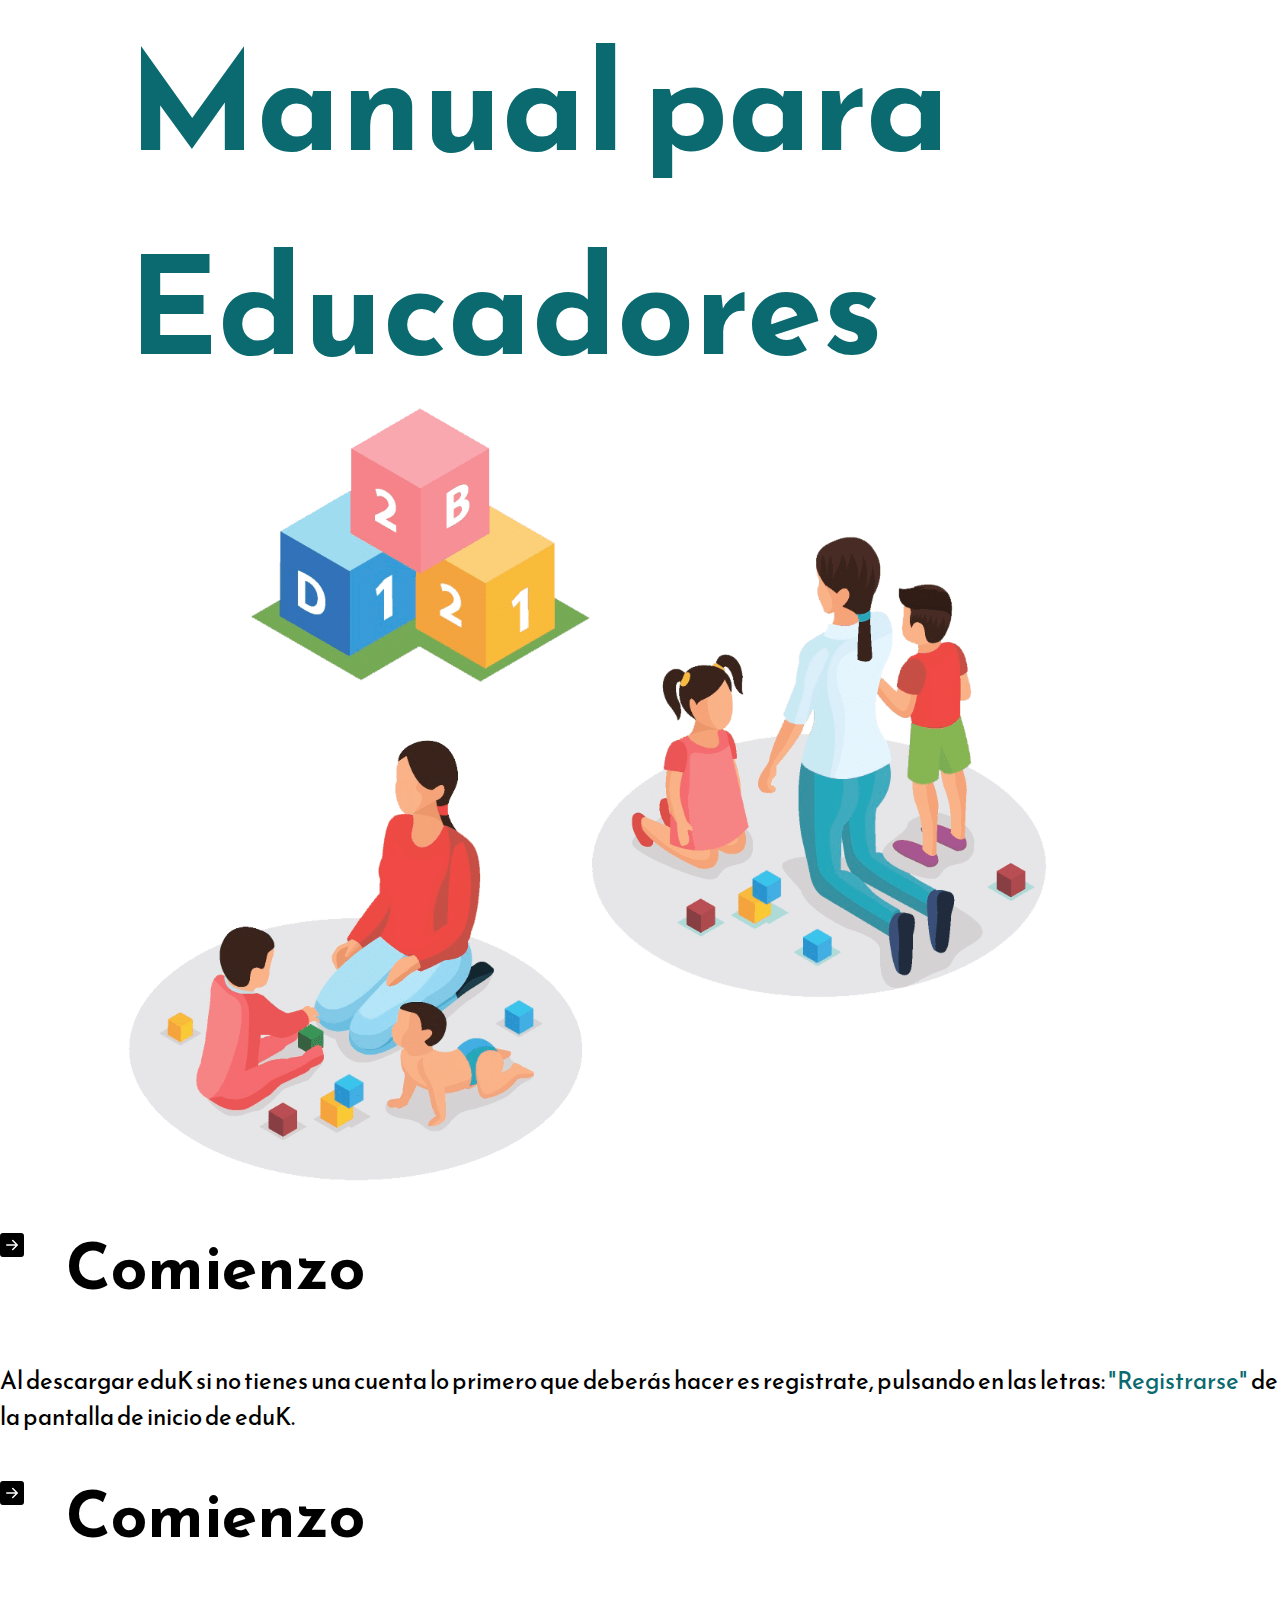
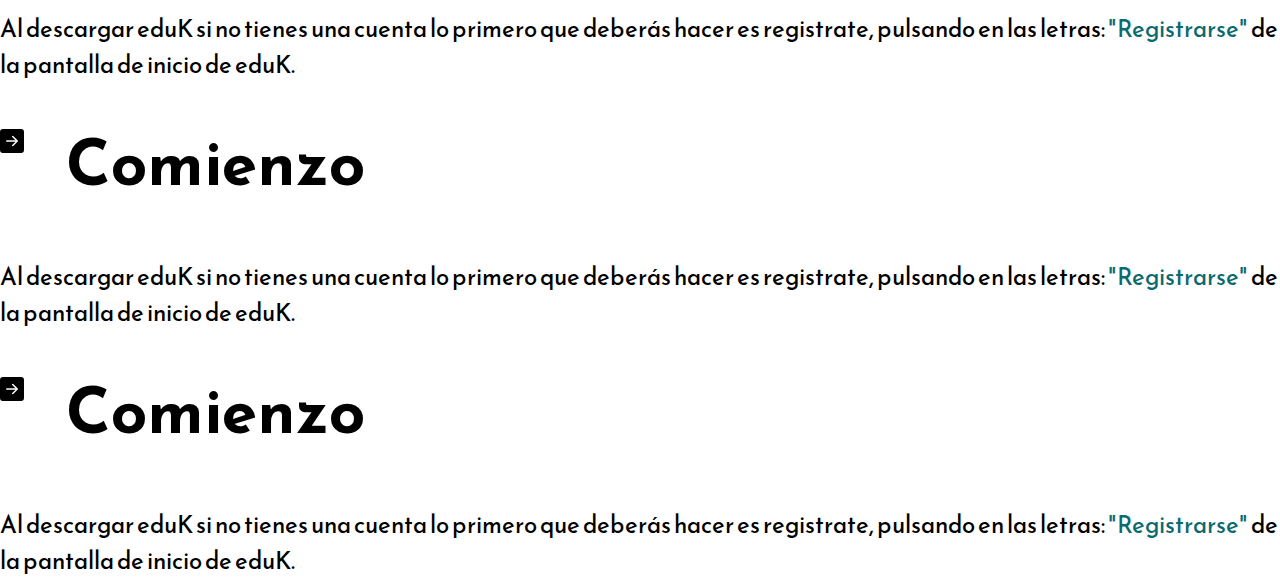
==== educator-manual.html @ 7c25496d "Manuals" ====
<!DOCTYPE html>
<html lang="es">
<head>
    <meta charset="UTF-8">
    <meta http-equiv="X-UA-Compatible" content="IE=edge">
    <meta name="viewport" content="width=device-width, initial-scale=1.0">

    <link rel="stylesheet" href="./css/style.css">
    <link rel="stylesheet" href="./css/manual.css">

    <link rel="preconnect" href="https://fonts.googleapis.com">
    <link rel="preconnect" href="https://fonts.gstatic.com" crossorigin>
    <link href="https://fonts.googleapis.com/css2?family=Reem+Kufi&display=swap" rel="stylesheet">

    <link href="https://cdn.jsdelivr.net/npm/bootstrap@5.1.3/dist/css/bootstrap.min.css" rel="stylesheet" integrity="sha384-1BmE4kWBq78iYhFldvKuhfTAU6auU8tT94WrHftjDbrCEXSU1oBoqyl2QvZ6jIW3" crossorigin="anonymous">


    <title>eduK</title>
</head>
<body>

    <div class="container-fluid section mt-5">
        <div class="row align-items-center">
            <div class="col-12 col-md-6">
                <h2 class="mb-5 section-title primary-color"><b>Manual para Educadores</b></h2>
            </div>
            <div class="col-12 col-md-6 text-center">
                <img class="section-image mx-auto" style="max-width: 90%;" src="./img/educator.png">
            </div>
        </div>
    </div>

    <div class="container manual-section" id="parent-manual">

        <svg xmlns="http://www.w3.org/2000/svg" width="24" height="24" fill="currentColor" class="bi bi-arrow-right-square-fill" viewBox="0 0 16 16">
            <path d="M0 14a2 2 0 0 0 2 2h12a2 2 0 0 0 2-2V2a2 2 0 0 0-2-2H2a2 2 0 0 0-2 2v12zm4.5-6.5h5.793L8.146 5.354a.5.5 0 1 1 .708-.708l3 3a.5.5 0 0 1 0 .708l-3 3a.5.5 0 0 1-.708-.708L10.293 8.5H4.5a.5.5 0 0 1 0-1z"/>
          </svg>
        <h2>Comienzo</h2>
        <p>Al descargar eduK si no tienes una cuenta lo primero que deberás hacer es registrate, pulsando en las letras:  
            <span class="primary-color"> "Registrarse"</span> de la pantalla de inicio de eduK.
        </p>


        <svg xmlns="http://www.w3.org/2000/svg" width="24" height="24" fill="currentColor" class="bi bi-arrow-right-square-fill" viewBox="0 0 16 16">
            <path d="M0 14a2 2 0 0 0 2 2h12a2 2 0 0 0 2-2V2a2 2 0 0 0-2-2H2a2 2 0 0 0-2 2v12zm4.5-6.5h5.793L8.146 5.354a.5.5 0 1 1 .708-.708l3 3a.5.5 0 0 1 0 .708l-3 3a.5.5 0 0 1-.708-.708L10.293 8.5H4.5a.5.5 0 0 1 0-1z"/>
          </svg>
        <h2>Comienzo</h2>
        <p>Al descargar eduK si no tienes una cuenta lo primero que deberás hacer es registrate, pulsando en las letras:  
            <span class="primary-color"> "Registrarse"</span> de la pantalla de inicio de eduK.
        </p>



        <svg xmlns="http://www.w3.org/2000/svg" width="24" height="24" fill="currentColor" class="bi bi-arrow-right-square-fill" viewBox="0 0 16 16">
            <path d="M0 14a2 2 0 0 0 2 2h12a2 2 0 0 0 2-2V2a2 2 0 0 0-2-2H2a2 2 0 0 0-2 2v12zm4.5-6.5h5.793L8.146 5.354a.5.5 0 1 1 .708-.708l3 3a.5.5 0 0 1 0 .708l-3 3a.5.5 0 0 1-.708-.708L10.293 8.5H4.5a.5.5 0 0 1 0-1z"/>
          </svg>
        <h2>Comienzo</h2>
        <p>Al descargar eduK si no tienes una cuenta lo primero que deberás hacer es registrate, pulsando en las letras:  
            <span class="primary-color"> "Registrarse"</span> de la pantalla de inicio de eduK.
        </p>



        <svg xmlns="http://www.w3.org/2000/svg" width="24" height="24" fill="currentColor" class="bi bi-arrow-right-square-fill" viewBox="0 0 16 16">
            <path d="M0 14a2 2 0 0 0 2 2h12a2 2 0 0 0 2-2V2a2 2 0 0 0-2-2H2a2 2 0 0 0-2 2v12zm4.5-6.5h5.793L8.146 5.354a.5.5 0 1 1 .708-.708l3 3a.5.5 0 0 1 0 .708l-3 3a.5.5 0 0 1-.708-.708L10.293 8.5H4.5a.5.5 0 0 1 0-1z"/>
          </svg>
        <h2>Comienzo</h2>
        <p>Al descargar eduK si no tienes una cuenta lo primero que deberás hacer es registrate, pulsando en las letras:  
            <span class="primary-color"> "Registrarse"</span> de la pantalla de inicio de eduK.
        </p>


    </div>








</body>
</html>
---- css/style.css ----
html{
    scroll-behavior: smooth;
}
*{
    margin: 0;
    padding: 0;
    box-sizing: border-box;
    font-family: 'Reem Kufi', sans-serif;
}
body a,body a:hover{
    text-decoration: none;
    color: inherit;
}

h2,h3{
    font-size: 250%;
}
.background-primary-gradient{
    background-image: linear-gradient(135deg, #79db94 0, #67d296 10%, #54c897 20%, #42bc96 30%, #31ae92 40%, #219e8c 50%, #158e84 60%, #0c807d 70%, #0a7476 80%, #0b6a6f 90%, #0f616a 100%);
}
.background-primary{
    background-color: #0b6a6f;
}
.primary-color{
    color: #0b6a6f;
}
.secondary-color{
    color: #ff4f5a;
}
.white{
    color: #fff !important;
}
/** TEXT **/
.text{
    font-size: 20px;
    line-height: 2.4;
    letter-spacing: 1px;
}
.text-right{
    text-align: right;
}
.text-right-responsive{
    text-align: right;
}
.text-justify{
    text-align: justify;
}
@media (max-width: 1024px){
    .text-right-responsive{
        text-align: justify;
    }
}
/*************************************/
/**PRIMARY BUTTON**/
.primary-button{
    display: inline-flex;
    align-items: center;
    justify-content: center;
    border: 2px solid #000;
    border-radius: 5px;
    color: #000;
    background: #fff;
    font-size: 25px;
    padding: 12px 55px;
    transition: .3s ease-in-out all;
    position: relative;
    overflow: hidden;
    word-spacing: 10px;
}
.primary-button:hover{
    border: 2px solid #0b6a6f;
    color: #fff;
}
.primary-button::after {
	content: "";
	width: 120%;
	position: absolute;
	z-index: 1;
	top: 0;
	left: calc(-200% - 0px);
	border-bottom: 100px solid #0b6a6f;
	border-right: 30px solid transparent;
	transition: .4s ease-in-out all;
}

.primary-button:hover::after {
	left: 0;
}
.primary-button span{
    position: relative;
	z-index: 2;
	transition: .3s ease all;
    font-size: 21px;
}
.primary-button-2{
    border: none;
    border-radius: 5px;
    color: #fff;
    background: #0b6a6f;
    font-size: 25px;
    padding: 5% 15%;
    transition: .3s ease-in-out all;
    word-spacing: 10px;
}
.primary-button-2:hover{
    transform: translateY(-10px);
}
@media (max-width: 1024px){
    .primary-button-container{
        text-align: center !important;
    }
}
/*********************************/
/** SECTION **/
.first-section{
    margin-top: 100px;
}
.section-title{
    font-size: 136px;
}
.section-title-small{
    color:#0b6a6f;
    font-size: 56px;
}
span.section-title-decoration-center{
    display: block;
    height: 6px;
    width: 50%;
    margin-left: auto;
    margin-right: auto;
    background-color: #ffde7d;
}
div.section{
    padding-left: 10%;
    padding-right: 10%;
}
@media (max-width: 1024px){
    .first-section{
        margin-top: 20px;
    }
    .section-title{
        font-size: 45px;
    }
    .section-image{
        margin-top: 40px;
    }
}

/**********************/
/** SLIDER **/
.slider{
    padding: 80px 0px 0px 0px;
    height: 91.5vh;
}
#slider-image{
    width: 65%;
 }
.main-title{
    font-size: 800%;
    letter-spacing: 55px;
}
.sub-title{
    color: #fff;
    font-size: 250%;
    letter-spacing: 8px;
}
#main-slider{
    padding: 2% 0 0 0;
}
@media (max-width:1024px){
    .slider{
        height: 100vh;
    }
    .main-title{
        font-size: 500%;
        letter-spacing: 40px;
        padding-left: 25px;
    }
    .sub-title{
        margin-top: 40px;
    }
    #slider-image{
        width: 100%;
     }
     #main-slider{
        padding: 15% 0 0 0;
    }
}
/************************/

/** TOP MENU **/
#top-menu{
    z-index: 999;
    position: sticky;
    top: 0; 
    background: #fff;
    box-shadow: 0px 0px 25px black;
    overflow: hidden;
}
#top-menu div.row{
    align-items: center;
}
#top-menu #menu-indicator{
    position: absolute;
    bottom: 0;
    width: 0px;
    height: 7px;
    background: #0b6a6f;
    transition: .3s ease-out all;
    /*transform: translate(-500px);*/
}
#top-menu button{
    border: none;
    border-bottom: 3px solid #fff;
    font-size: 25px;
    transition: .3s ease all;
}
#top-menu button:hover{
    transform: translateY(-8px)
}
#top-menu button a{
    text-decoration: none;
    color: #000;
    background-color: #fff;
}
#top-menu button a:hover{
    color: #0b6a6f;
}
@media (max-width:1024px){
    #top-menu{
        position: relative;
    }
    #top-menu button{
        font-size: 17px;  
    }
}

/************************/
/** IMG SLIDER **/
.img-slider-container{
    position: relative;
    overflow: hidden;
}
.img-slider{
    display: flex;
    
    width: 300%;
}
.img-slider-section img{
    width: 100%;
    display: block;
    height: 100%;
}
.img-slider-button-left{
    position: absolute;
    top: 50%;
    left: 3%;
    cursor: pointer;
}
.img-slider-button-right{
    position: absolute;
    top: 50%;
    right: 3%;
    cursor: pointer;
}
.img-slider-container svg{
    width: 55px;
    height: 55px;
    color: #000;
}

@media (max-width: 1024px){
    .img-slider-container svg{
        width: 25px;
        height: 25px;
    }
}
/************************/
/**CARD VIEW**/
.card-view{
    background-color: #fff;
    border-radius: 15px;
    box-shadow: 0px 4px 17px -3px #000;
}
.card-view-img{
    width: 100%;
    border-top-left-radius: 15px;
    border-top-right-radius: 15px;
}
.card-view-title{
    font-size: 30px;
    font-weight: bold;
}
.card-view-text{
    transition: 1s ease all;
    opacity: 0;
    height: 0;
}
/**********************/
/**RESPONSIVE IMAGES**/


#home-icon-1{
    max-width: 30%;
}
#home-icon-2{
    max-width: 30%;
}
#home-icon-3{
    max-width: 26%;
}
/*
#more-section{
    background-image: url(../img/bg-decoration.png);
    background-position: center center;
    background-repeat: no-repeat;
    background-size: 95%;
}
*/
#contact-image{
    max-width: 100%;
}
@media (max-width:1024px){
    #home-icon-1,#home-icon-2,#home-icon-3{
        max-width: 40%;
    }
    #more-section{
        background-image: none;
    }
}

/***********************/
/**ARROW BUTTON**/
#arrow-container{
    position: relative;
}
#arrow-img{
    transform: rotate(90deg);
    max-width: 7%;
    margin-top: -12%;
    margin-bottom: -10%;
}
#arrow-box{
    transition: 1.2s ease all;
    width: 100%;
    height: 200PX;
    display: block;
    background: #fff;
    position: absolute;
    left: 0;
    top: -30%;
    transform: translateX(0%);
}
@media (max-width: 1024px){
    #arrow-img{
        max-width: 21%;
    }
    #arrow-box{
        height: 100PX;
        top: 20%;
    }
}
/***********************/
---- css/manual.css ----
/******Manual Section  *********/

.manual-section h2{
    font-size: 4rem;
    display: inline-block;
    margin-left: 2.5rem;
    margin-bottom: 3rem;
    margin-top: 2rem;
}
.manual-section svg{
    margin-bottom: 2rem;
}
.manual-section p{
    font-size: 1.5rem;
}


/************
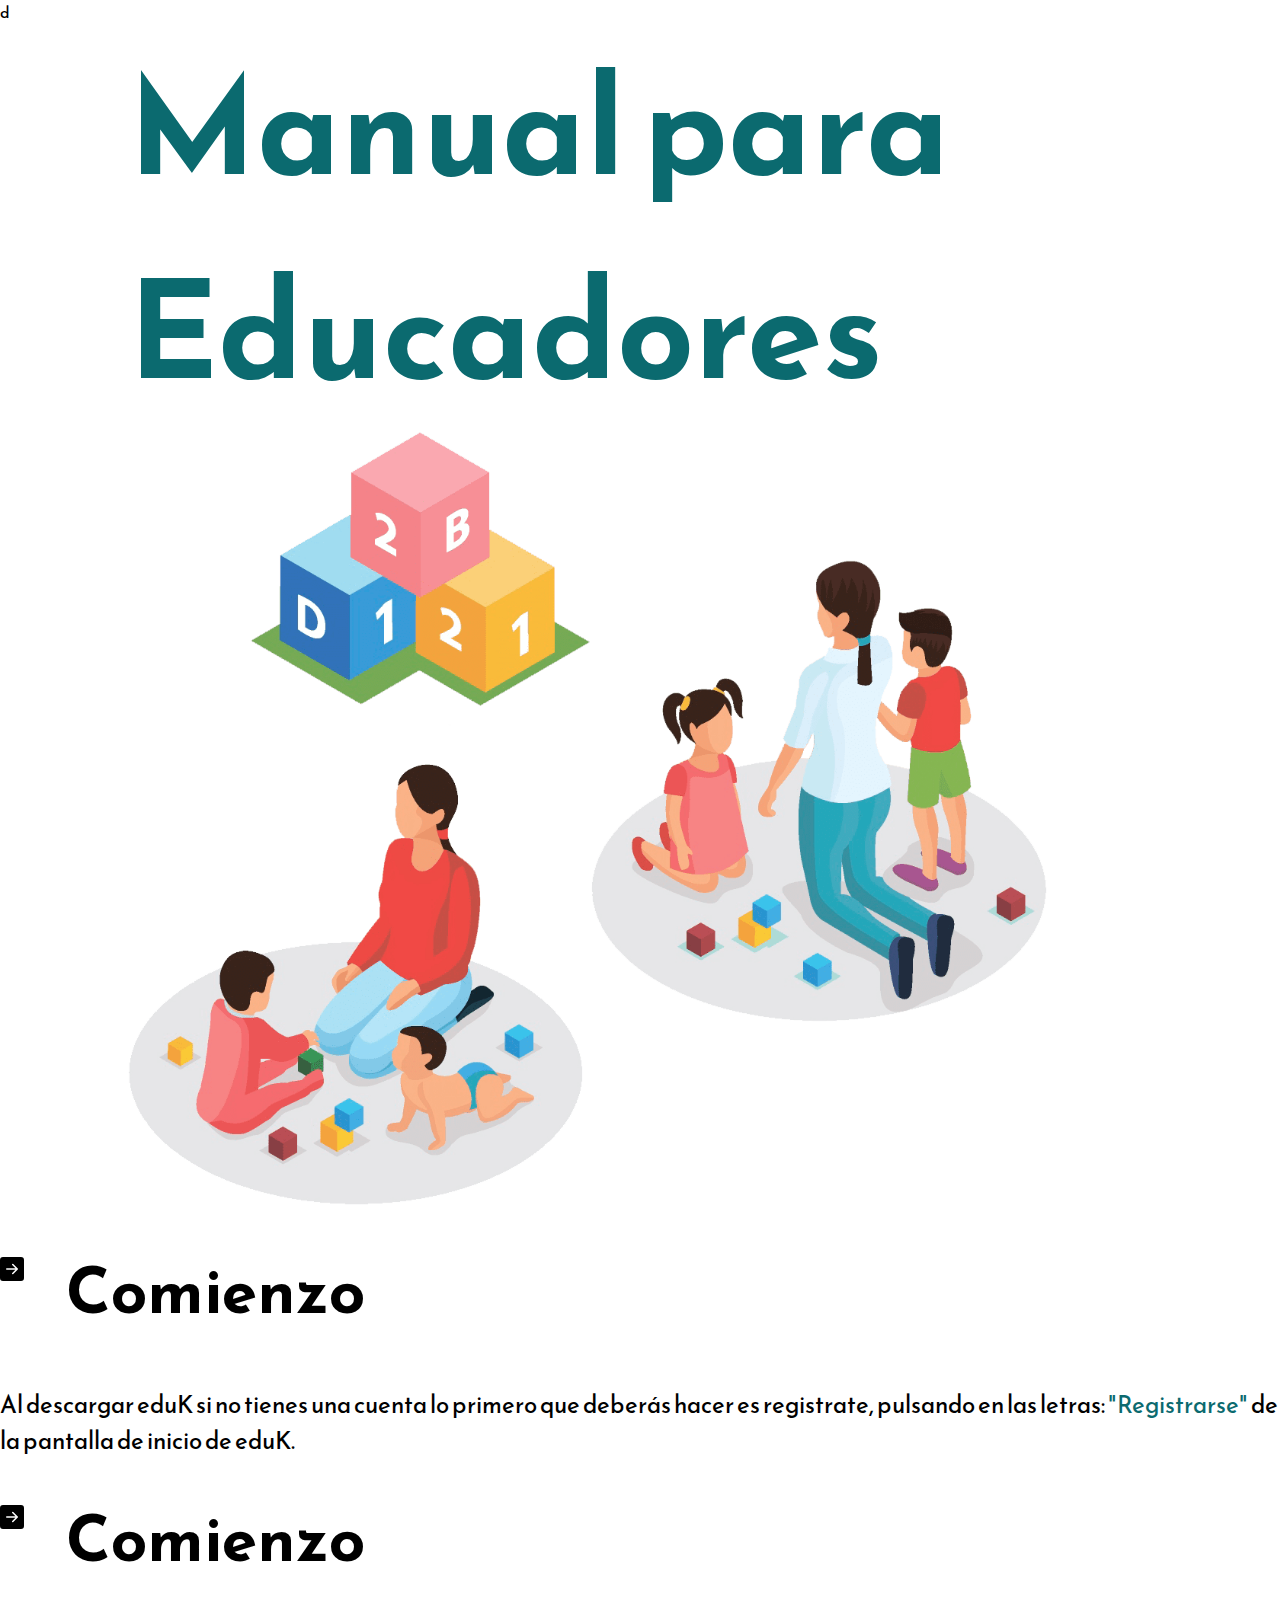
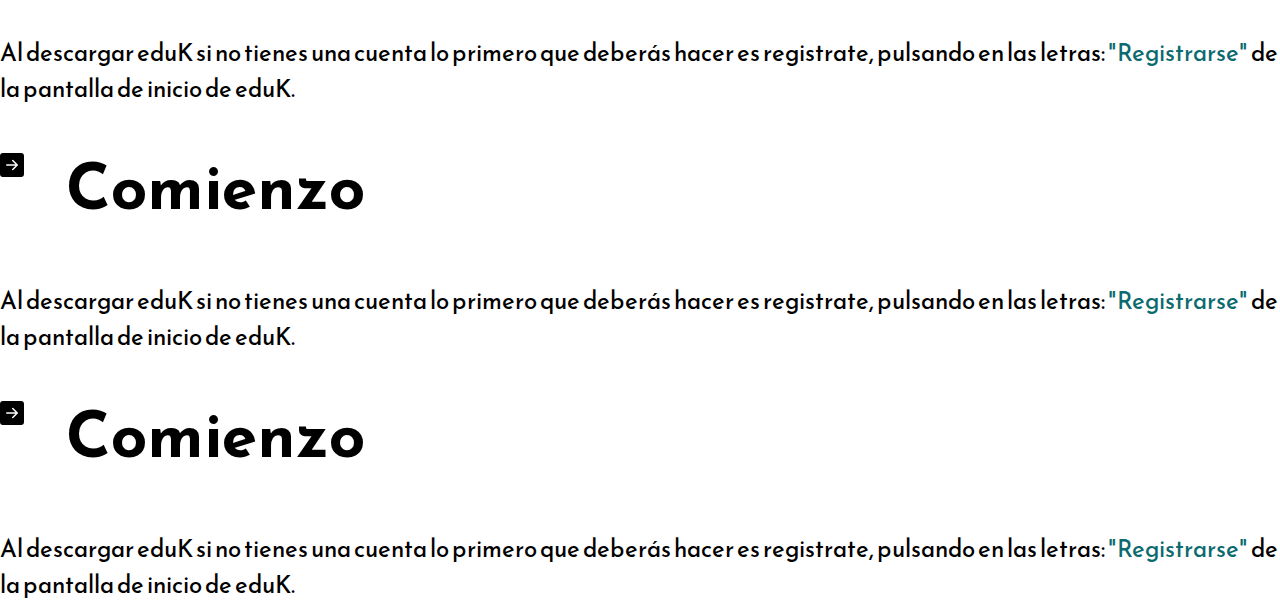
==== commit 6cab9520: "Update educator-manual.html" ====
--- a/educator-manual.html
+++ b/educator-manual.html
@@ -18,7 +18,7 @@
     <title>eduK</title>
 </head>
 <body>
-
+d
     <div class="container-fluid section mt-5">
         <div class="row align-items-center">
             <div class="col-12 col-md-6">
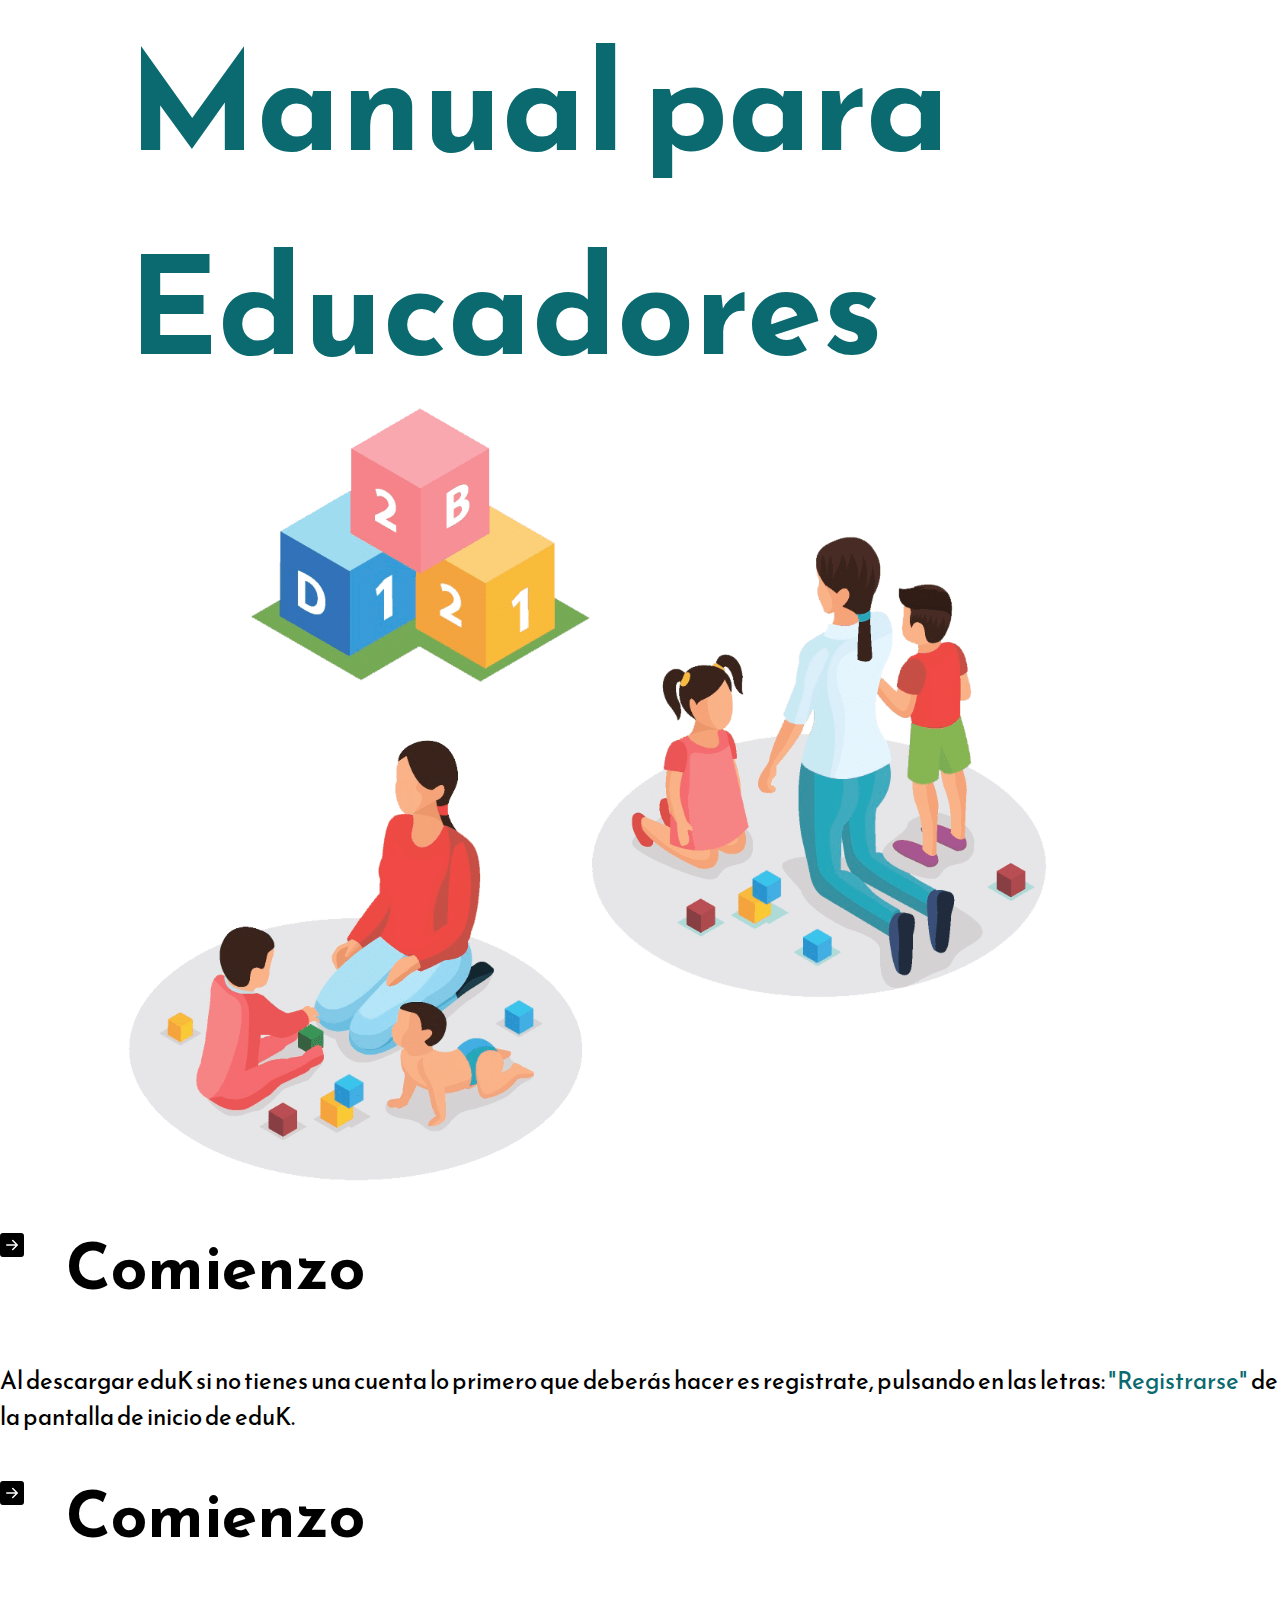
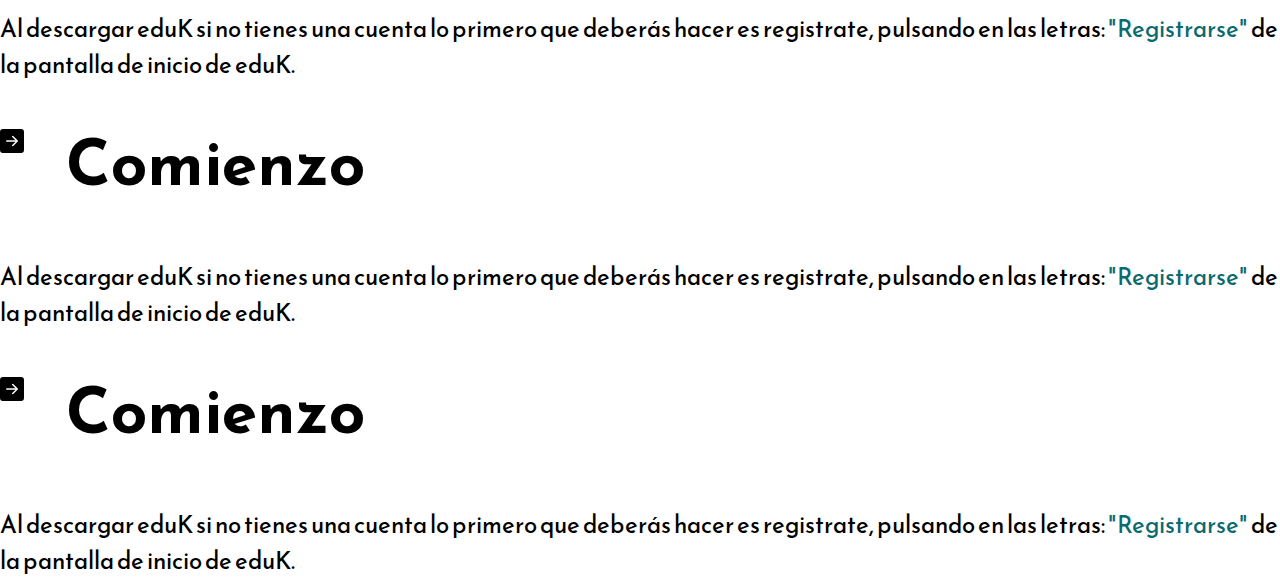
==== commit 96d2be81: "Update educator-manual.html" ====
--- a/educator-manual.html
+++ b/educator-manual.html
@@ -18,7 +18,7 @@
     <title>eduK</title>
 </head>
 <body>
-d
+
     <div class="container-fluid section mt-5">
         <div class="row align-items-center">
             <div class="col-12 col-md-6">
